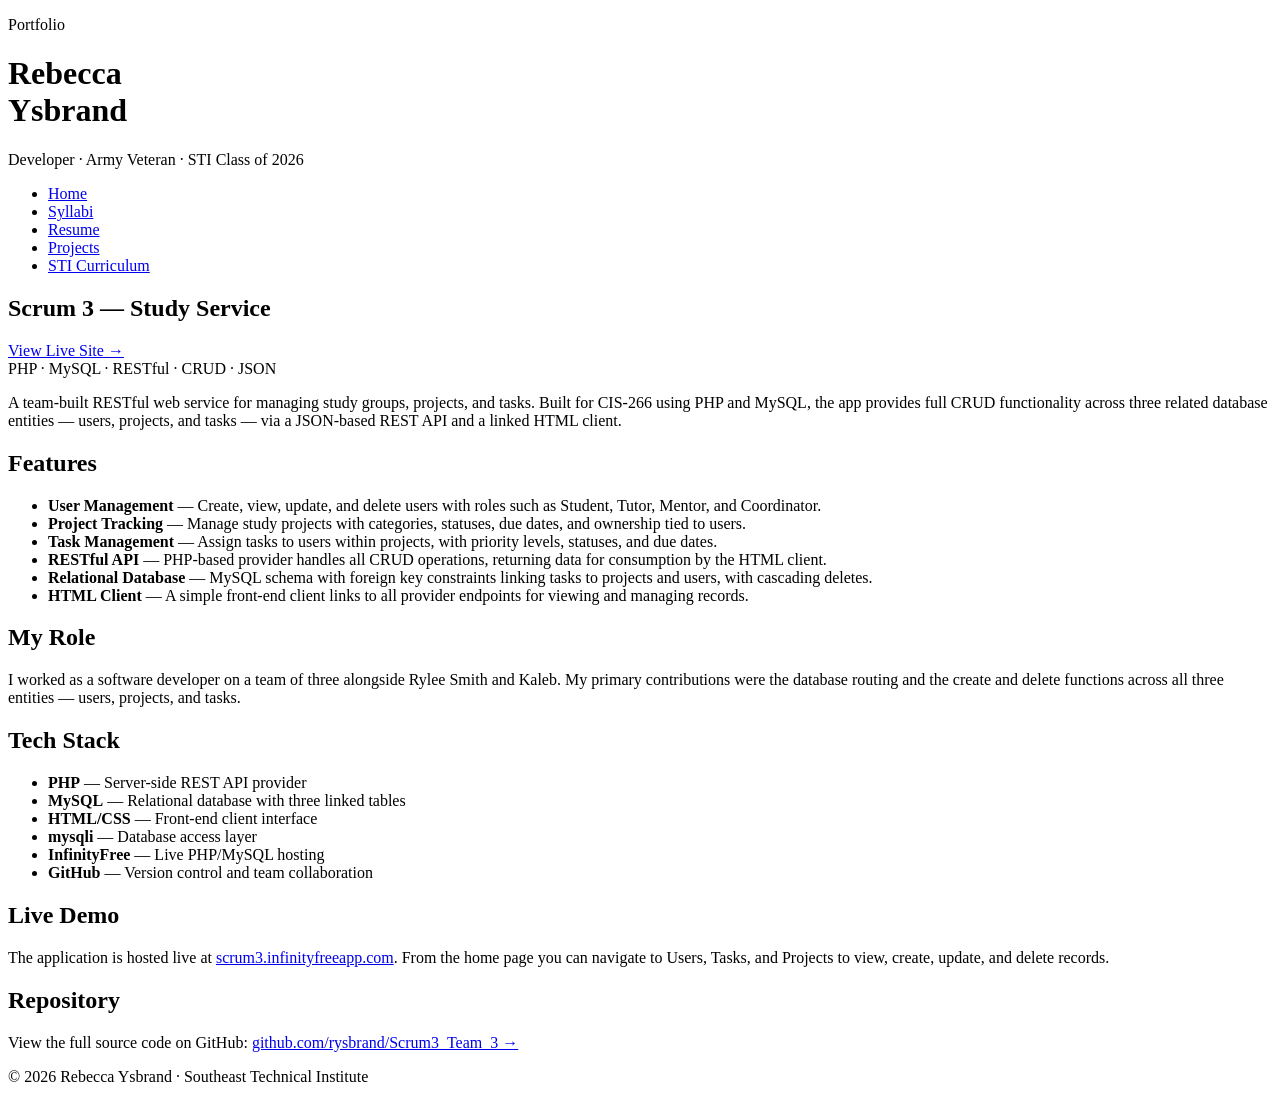
==== projects/cis266/scrum3/index.html @ a1168136 "scrum 3 page" ====
<!DOCTYPE html>
<html lang="en">
<head>
  <meta charset="UTF-8" />
  <meta name="viewport" content="width=device-width, initial-scale=1.0" />
  <title>Scrum 3 — Study Service | Rebecca Ysbrand</title>
  <link rel="stylesheet" href="../../styles.css" />
</head>
<body>

  <header>
    <div class="header-inner">
      <p class="eyebrow">Portfolio</p>
      <h1>Rebecca<br/>Ysbrand</h1>
      <p class="tagline">Developer · Army Veteran · STI Class of 2026</p>
    </div>
  </header>

  <nav>
    <ul>
      <li><a href="../../index.html">Home</a></li>
      <li><a href="../../CIS_Syllabi.html">Syllabi</a></li>
      <li><a href="../../resume/RYsbrand202604Resume.pdf" target="_blank">Resume</a></li>
      <li><a href="../index.html" class="active">Projects</a></li>
      <li><a href="https://catalog.southeasttech.edu/preview_program.php?catoid=35&poid=4367&hl=%22software%22&returnto=search" target="_blank">STI Curriculum</a></li>
    </ul>
  </nav>

  <main>

    <section class="reveal">
      <div class="project-header">
        <h2>Scrum 3 — Study Service</h2>
        <a href="https://scrum3.infinityfreeapp.com/?i=1" target="_blank" class="github-link">View Live Site →</a>
      </div>
      <div class="card-badge">PHP · MySQL · RESTful · CRUD · JSON</div>
      <p class="project-intro">
        A team-built RESTful web service for managing study groups, projects, and tasks.
        Built for CIS-266 using PHP and MySQL, the app provides full CRUD functionality
        across three related database entities — users, projects, and tasks — via a
        JSON-based REST API and a linked HTML client.
      </p>
    </section>

    <section class="reveal">
      <h2>Features</h2>
      <ul class="feature-list">
        <li><strong>User Management</strong> — Create, view, update, and delete users with roles such as Student, Tutor, Mentor, and Coordinator.</li>
        <li><strong>Project Tracking</strong> — Manage study projects with categories, statuses, due dates, and ownership tied to users.</li>
        <li><strong>Task Management</strong> — Assign tasks to users within projects, with priority levels, statuses, and due dates.</li>
        <li><strong>RESTful API</strong> — PHP-based provider handles all CRUD operations, returning data for consumption by the HTML client.</li>
        <li><strong>Relational Database</strong> — MySQL schema with foreign key constraints linking tasks to projects and users, with cascading deletes.</li>
        <li><strong>HTML Client</strong> — A simple front-end client links to all provider endpoints for viewing and managing records.</li>
      </ul>
    </section>

    <section class="reveal">
      <h2>My Role</h2>
      <p>I worked as a software developer on a team of three alongside Rylee Smith and Kaleb. My primary contributions were the database routing and the create and delete functions across all three entities — users, projects, and tasks.</p>
    </section>

    <section class="reveal">
      <h2>Tech Stack</h2>
      <ul class="feature-list">
        <li><strong>PHP</strong> — Server-side REST API provider</li>
        <li><strong>MySQL</strong> — Relational database with three linked tables</li>
        <li><strong>HTML/CSS</strong> — Front-end client interface</li>
        <li><strong>mysqli</strong> — Database access layer</li>
        <li><strong>InfinityFree</strong> — Live PHP/MySQL hosting</li>
        <li><strong>GitHub</strong> — Version control and team collaboration</li>
      </ul>
    </section>

    <section class="reveal">
      <h2>Live Demo</h2>
      <p>The application is hosted live at <a href="https://scrum3.infinityfreeapp.com/?i=1" target="_blank">scrum3.infinityfreeapp.com</a>. From the home page you can navigate to Users, Tasks, and Projects to view, create, update, and delete records.</p>
    </section>

    <section class="reveal">
      <h2>Repository</h2>
      <p>View the full source code on GitHub: <a href="https://github.com/rysbrand/Scrum3_Team_3" target="_blank">github.com/rysbrand/Scrum3_Team_3 →</a></p>
    </section>

  </main>

  <footer>
    <p>&copy; 2026 Rebecca Ysbrand · Southeast Technical Institute</p>
  </footer>

  <script>
    const observer = new IntersectionObserver((entries) => {
      entries.forEach(entry => {
        if (entry.isIntersecting) entry.target.classList.add('visible');
      });
    }, { threshold: 0.1 });
    document.querySelectorAll('.reveal').forEach(el => observer.observe(el));
  </script>

</body>
</html>
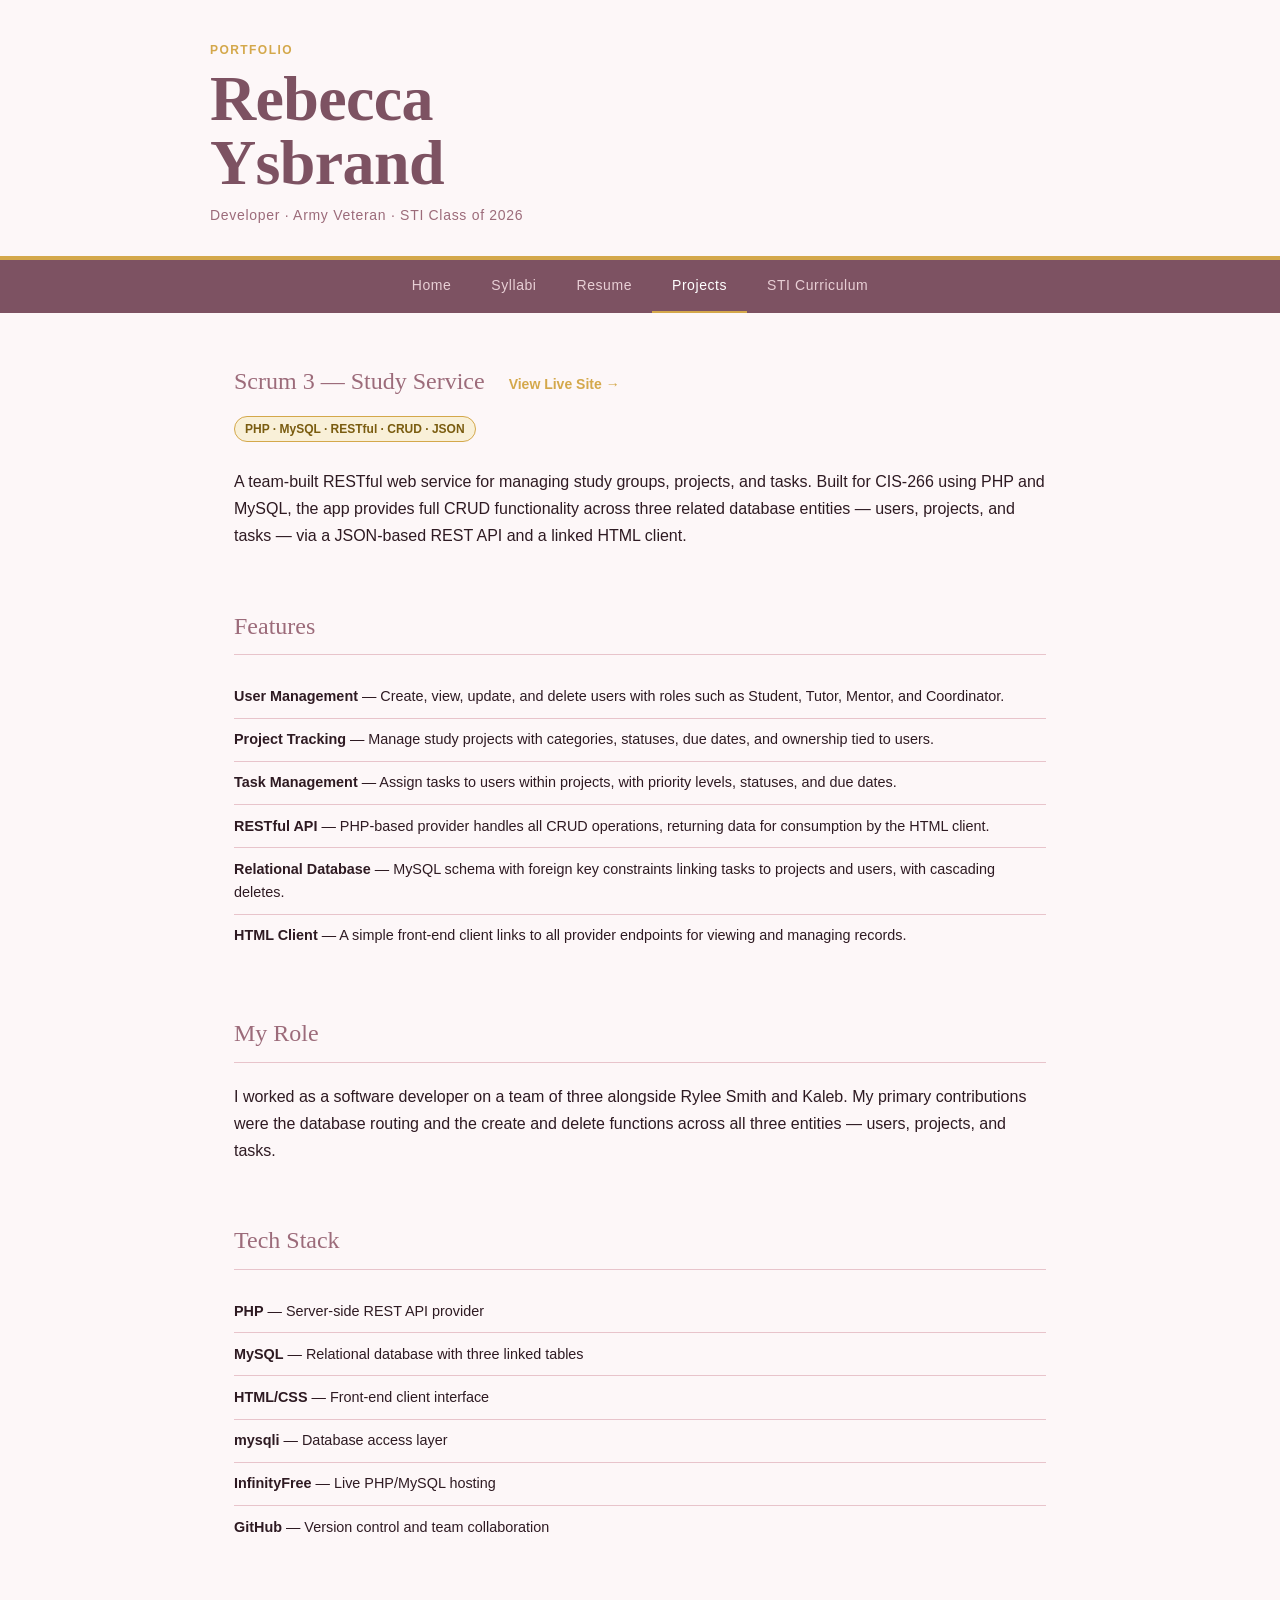
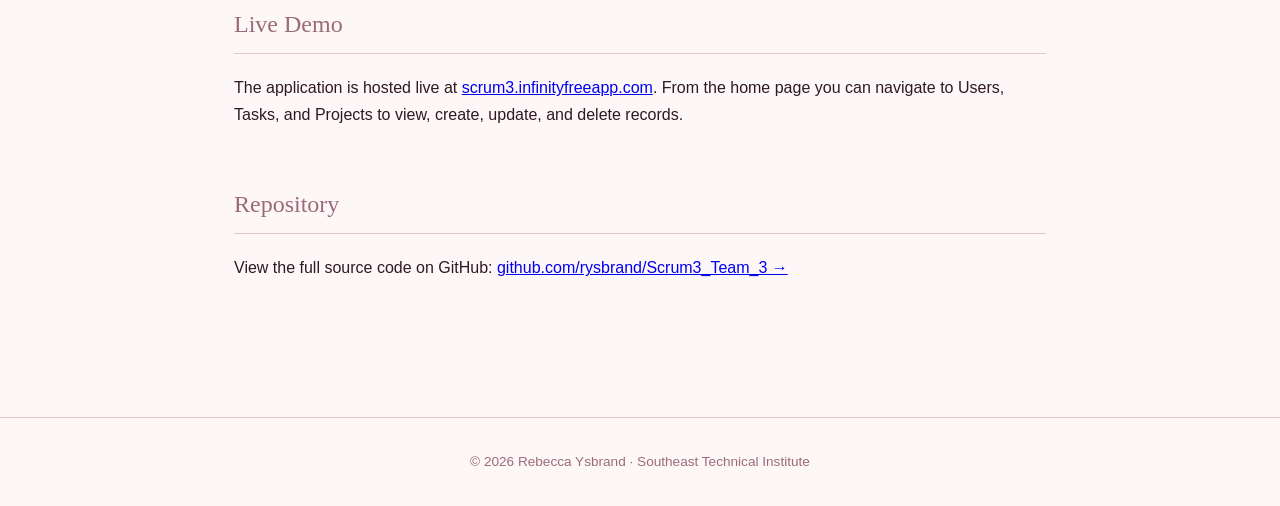
==== commit bacd795b: "css  routing adjustment" ====
--- a/projects/cis266/scrum3/index.html
+++ b/projects/cis266/scrum3/index.html
@@ -4,7 +4,7 @@
   <meta charset="UTF-8" />
   <meta name="viewport" content="width=device-width, initial-scale=1.0" />
   <title>Scrum 3 — Study Service | Rebecca Ysbrand</title>
-  <link rel="stylesheet" href="../../styles.css" />
+  <link rel="stylesheet" href="../../../styles.css" />
 </head>
 <body>
 
--- a/styles.css
+++ b/styles.css
@@ -0,0 +1,358 @@
+/* =====================
+   CSS RESET & BASE
+   ===================== */
+*, *::before, *::after {
+  box-sizing: border-box;
+  margin: 0;
+  padding: 0;
+}
+
+:root {
+  --color-bg: #fdf7f8;
+  --color-surface: #ffffff;
+  --color-border: #e8c4cb;
+  --color-text: #2e1a22;
+  --color-muted: #9c6b7a;
+  --color-primary: #9c6b7a;
+  --color-primary-dark: #7d5262;
+  --color-accent: #d4a84b;
+  --color-accent-light: #f9f0d8;
+  --color-accent-border: #d4a84b;
+  --font-display: 'Georgia', serif;
+  --font-body: 'Segoe UI', Tahoma, Geneva, Verdana, sans-serif;
+  --max-width: 860px;
+  --radius: 8px;
+}
+
+body {
+  background-color: var(--color-bg);
+  color: var(--color-text);
+  font-family: var(--font-body);
+  font-size: 16px;
+  line-height: 1.7;
+}
+
+/* =====================
+   SCROLL REVEAL
+   ===================== */
+.reveal {
+  opacity: 0;
+  transform: translateY(28px);
+  transition: opacity 0.6s ease, transform 0.6s ease;
+}
+
+.reveal.visible {
+  opacity: 1;
+  transform: translateY(0);
+}
+
+/* stagger cards inside a grid */
+.card-grid .card:nth-child(1) { transition-delay: 0.1s; }
+.card-grid .card:nth-child(2) { transition-delay: 0.22s; }
+.card-grid .card:nth-child(3) { transition-delay: 0.34s; }
+
+/* =====================
+   HEADER
+   ===================== */
+header {
+  background-color: var(--color-bg);
+  border-bottom: 4px solid var(--color-accent);
+  padding: 2.5rem 1.5rem 1.75rem;
+}
+
+.header-inner {
+  max-width: var(--max-width);
+  margin: 0 auto;
+}
+
+header .eyebrow {
+  font-size: 0.75rem;
+  text-transform: uppercase;
+  letter-spacing: 0.12em;
+  color: var(--color-accent);
+  font-weight: 700;
+  margin-bottom: 0.4rem;
+}
+
+header h1 {
+  font-family: var(--font-display);
+  font-size: 4rem;
+  font-weight: 900;
+  color: var(--color-primary-dark);
+  line-height: 1.0;
+  letter-spacing: -0.01em;
+}
+
+header .tagline {
+  margin-top: 0.6rem;
+  font-size: 0.875rem;
+  color: var(--color-muted);
+  letter-spacing: 0.05em;
+}
+
+/* =====================
+   NAV
+   ===================== */
+nav {
+  background-color: var(--color-primary-dark);
+  position: sticky;
+  top: 0;
+  z-index: 100;
+}
+
+nav ul {
+  list-style: none;
+  display: flex;
+  justify-content: center;
+  flex-wrap: wrap;
+  max-width: var(--max-width);
+  margin: 0 auto;
+  padding: 0;
+}
+
+nav ul li a {
+  display: block;
+  color: #e8cfd5;
+  text-decoration: none;
+  padding: 0.85rem 1.25rem;
+  font-size: 0.875rem;
+  letter-spacing: 0.04em;
+  border-bottom: 2px solid transparent;
+  transition: color 0.2s, border-color 0.2s;
+}
+
+nav ul li a:hover,
+nav ul li a.active {
+  color: #ffffff;
+  border-bottom-color: var(--color-accent);
+}
+
+/* =====================
+   MAIN CONTENT
+   ===================== */
+main {
+  max-width: var(--max-width);
+  margin: 0 auto;
+  padding: 3rem 1.5rem;
+}
+
+section {
+  margin-bottom: 3.5rem;
+}
+
+section h2 {
+  font-family: var(--font-display);
+  font-size: 1.5rem;
+  font-weight: normal;
+  color: var(--color-primary);
+  border-bottom: 1px solid var(--color-border);
+  padding-bottom: 0.5rem;
+  margin-bottom: 1.25rem;
+}
+
+section p {
+  color: var(--color-text);
+  margin-bottom: 1rem;
+}
+
+/* =====================
+   CARD GRID
+   ===================== */
+.card-grid {
+  display: grid;
+  grid-template-columns: repeat(auto-fit, minmax(220px, 1fr));
+  gap: 1.25rem;
+  margin-top: 1rem;
+}
+
+.card {
+  background-color: var(--color-surface);
+  border: 0.5px solid var(--color-border);
+  border-radius: var(--radius);
+  padding: 1.25rem 1.5rem;
+  transition: transform 0.2s ease, box-shadow 0.2s ease;
+}
+
+.card:hover {
+  transform: translateY(-3px);
+  box-shadow: 0 6px 20px rgba(156, 107, 122, 0.12);
+}
+
+.card-badge {
+  display: inline-block;
+  background-color: var(--color-accent-light);
+  border: 0.5px solid var(--color-accent-border);
+  border-radius: 20px;
+  font-size: 0.75rem;
+  font-weight: 600;
+  color: #7a5c10;
+  padding: 2px 10px;
+  margin-bottom: 0.6rem;
+}
+
+.card h3 {
+  font-size: 1rem;
+  font-weight: 600;
+  margin-bottom: 0.4rem;
+  color: var(--color-primary-dark);
+}
+
+.card p {
+  font-size: 0.875rem;
+  color: var(--color-muted);
+  margin-bottom: 0.75rem;
+}
+
+.card a {
+  font-size: 0.875rem;
+  color: var(--color-accent);
+  text-decoration: none;
+  font-weight: 600;
+}
+
+.card a:hover {
+  text-decoration: underline;
+}
+
+/* =====================
+   PROJECT PAGES
+   ===================== */
+.project-header {
+  display: flex;
+  align-items: baseline;
+  gap: 1.5rem;
+  flex-wrap: wrap;
+  margin-bottom: 0.75rem;
+}
+
+.project-header h2 {
+  border-bottom: none;
+  padding-bottom: 0;
+  margin-bottom: 0;
+}
+
+.github-link {
+  font-size: 0.875rem;
+  color: var(--color-accent);
+  text-decoration: none;
+  font-weight: 600;
+}
+
+.github-link:hover {
+  text-decoration: underline;
+}
+
+.project-intro {
+  margin-top: 1rem;
+}
+
+.feature-list {
+  list-style: none;
+  padding: 0;
+  margin-top: 0.75rem;
+}
+
+.feature-list li {
+  padding: 0.6rem 0;
+  border-bottom: 1px solid var(--color-border);
+  font-size: 0.9rem;
+  line-height: 1.6;
+}
+
+.feature-list li:last-child {
+  border-bottom: none;
+}
+
+pre {
+  background: #2e1a22;
+  color: #f9f0d8;
+  border-radius: var(--radius);
+  padding: 1.25rem 1.5rem;
+  overflow-x: auto;
+  font-size: 0.85rem;
+  line-height: 1.6;
+  margin: 1rem 0;
+}
+
+code {
+  font-family: 'Courier New', Courier, monospace;
+}
+
+.screenshots h3 {
+  font-size: 1rem;
+  font-weight: 600;
+  color: var(--color-primary-dark);
+  margin: 1.25rem 0 0.5rem;
+}
+
+.screenshots img {
+  width: 100%;
+  border-radius: var(--radius);
+  border: 1px solid var(--color-border);
+  margin-bottom: 1rem;
+}
+
+/* =====================
+   SYLLABI TABLE
+   ===================== */
+.syllabi-table {
+  width: 100%;
+  border-collapse: collapse;
+  margin-top: 1.5rem;
+  font-size: 0.9rem;
+}
+
+.syllabi-table thead tr {
+  background-color: var(--color-primary);
+  color: #ffffff;
+}
+
+.syllabi-table th {
+  text-align: left;
+  padding: 0.75rem 1rem;
+  font-weight: 600;
+  letter-spacing: 0.03em;
+}
+
+.syllabi-table tbody tr {
+  border-bottom: 1px solid var(--color-border);
+  transition: background 0.15s;
+}
+
+.syllabi-table tbody tr:hover {
+  background-color: var(--color-accent-light);
+}
+
+.syllabi-table td {
+  padding: 0.75rem 1rem;
+  color: var(--color-text);
+}
+
+.syllabi-table td:first-child {
+  font-weight: 600;
+  color: var(--color-primary-dark);
+  white-space: nowrap;
+}
+
+.syllabi-table a {
+  color: var(--color-accent);
+  text-decoration: none;
+  font-weight: 600;
+  font-size: 0.85rem;
+}
+
+.syllabi-table a:hover {
+  text-decoration: underline;
+}
+
+/* =====================
+   FOOTER
+   ===================== */
+footer {
+  text-align: center;
+  padding: 2rem 1.5rem;
+  font-size: 0.85rem;
+  color: var(--color-muted);
+  border-top: 1px solid var(--color-border);
+  margin-top: 2rem;
+}
